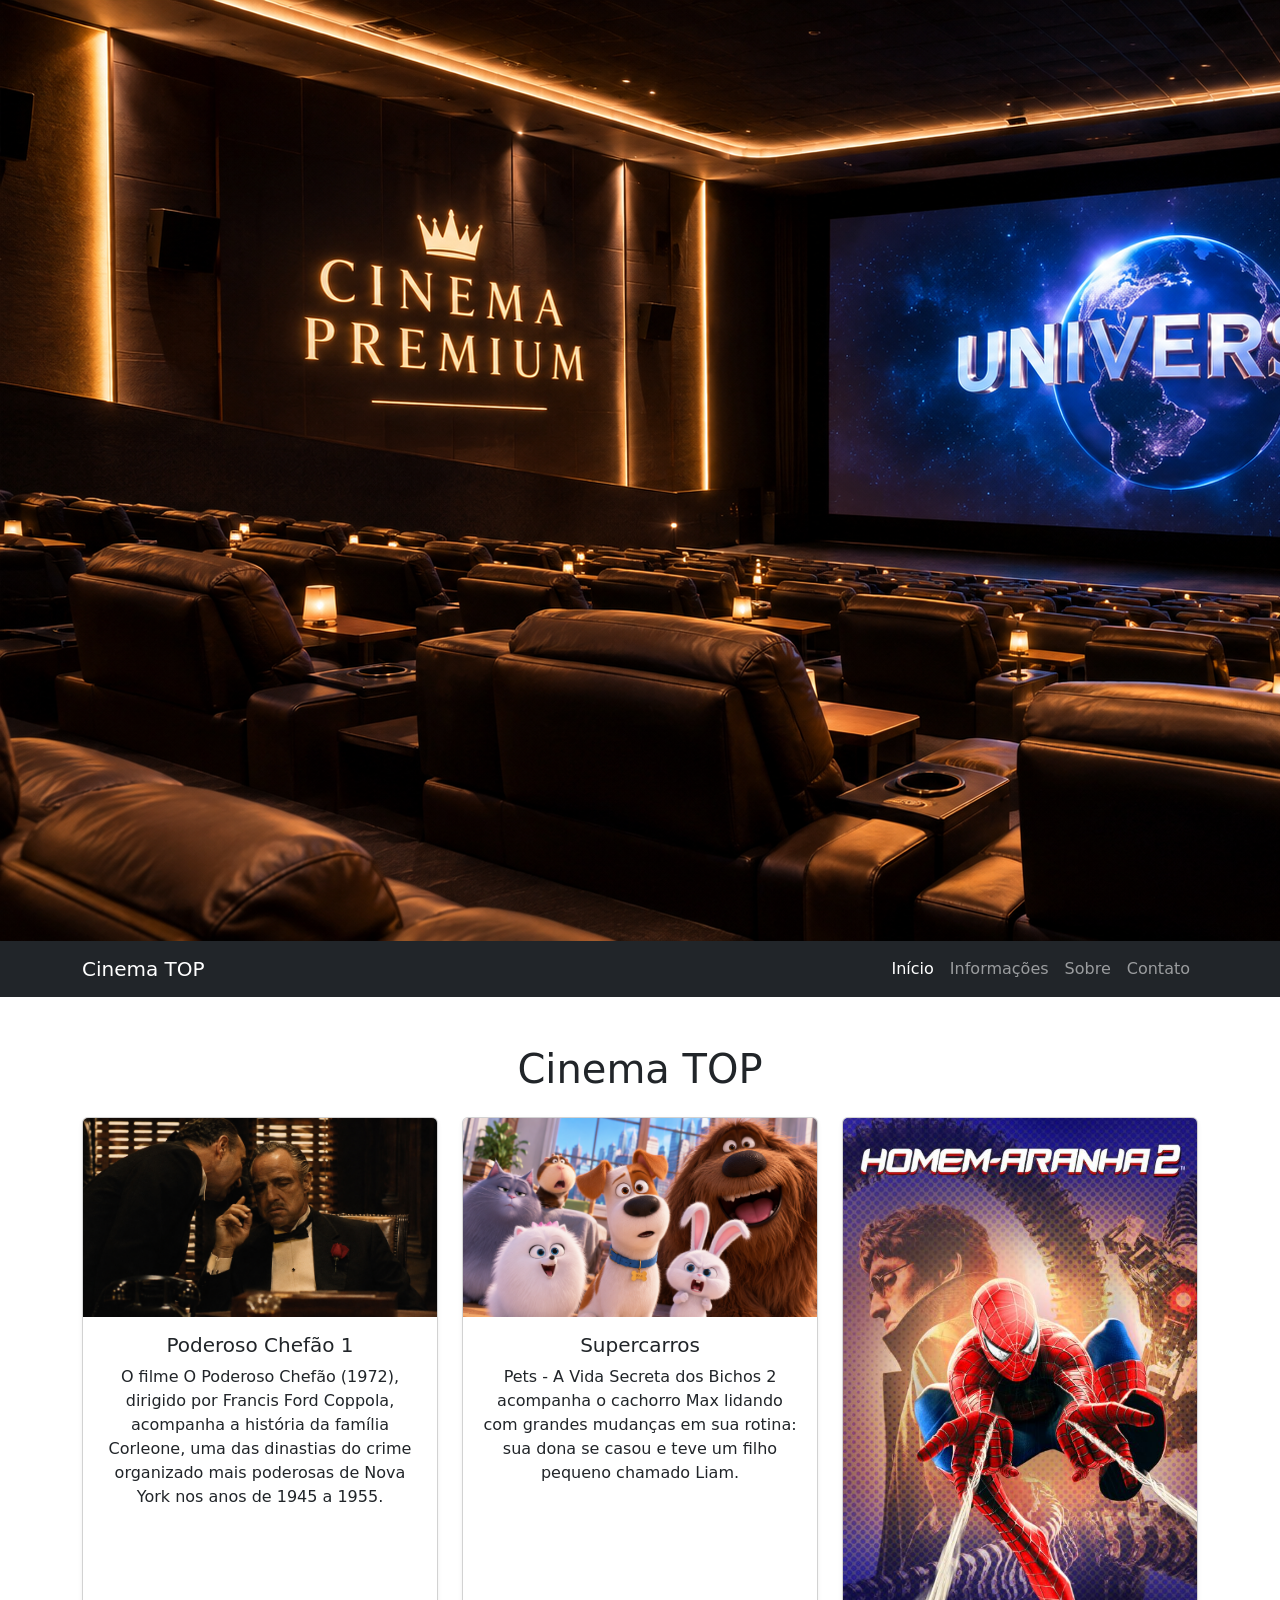
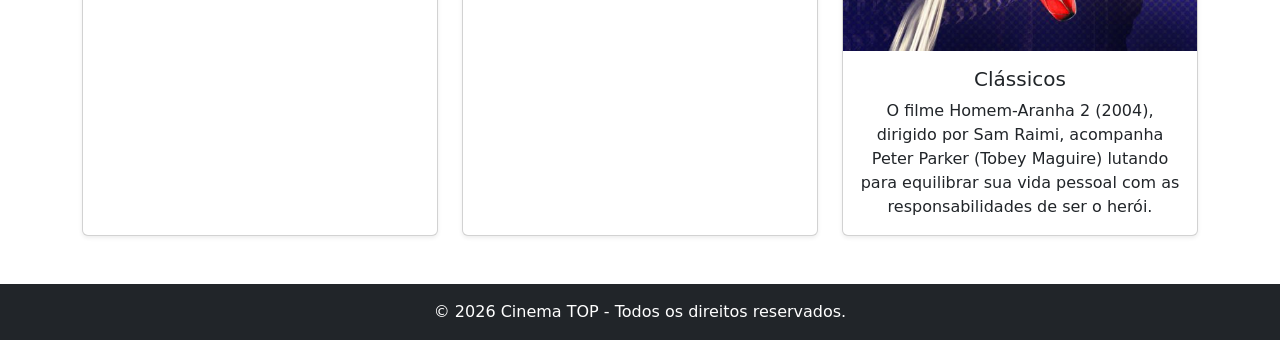
==== index.html @ 394b38f7 "agora vai" ====
<!doctype html>
<html lang="pt-br">
  <head>
    <meta charset="utf-8">
    <meta name="viewport" content="width=device-width, initial-scale=1">
    <title>Cinema TOP - Início</title>
    
    <link href="https://cdn.jsdelivr.net/npm/bootstrap@5.3.3/dist/css/bootstrap.min.css" rel="stylesheet">
    <link href="https://fonts.googleapis.com/css2?family=Orbitron:wght@700;900&display=swap" rel="stylesheet">
    <link rel="stylesheet" href="css/style.css">
  </head>
  <body>

    <header class="banner-topo">
      <img src="IMG/image.png" alt="Banner Cinema TOP" class="img-banner">
    </header>

    <nav class="navbar navbar-expand-lg bg-dark navbar-dark">
      <div class="container">
        <a class="navbar-brand" href="index.html">Cinema TOP</a>
        <button class="navbar-toggler" type="button" data-bs-toggle="collapse" data-bs-target="#navbarNav" aria-controls="navbarNav" aria-expanded="false" aria-label="Toggle navigation">
          <span class="navbar-toggler-icon"></span>
        </button>
        <div class="collapse navbar-collapse" id="navbarNav">
          <ul class="navbar-nav ms-auto">
            <li class="nav-item">
              <a class="nav-link active" aria-current="page" href="index.html">Início</a>
            </li>
            <li class="nav-item">
              <a class="nav-link" href="informacoes.html">Informações</a>
            </li>
            <li class="nav-item">
              <a class="nav-link" href="sobre.html">Sobre</a>
            </li>
            <li class="nav-item">
              <a class="nav-link" href="contato.html">Contato</a>
            </li>
          </ul>
        </div>
      </div>
    </nav>

    <main class="container my-5 text-center">
      <h1 class="mb-4">Cinema TOP</h1>
      
      <div class="row g-4">
        <div class="col-12 col-md-4">
          <div class="card h-100 shadow-sm">
            <img src="IMG/image2.png" class="card-img-top" alt="Carro de Fórmula 1 da Ferrari">
            <div class="card-body">
              <h3 class="card-title h5">Poderoso Chefão 1</h3>
              <p class="card-text">O filme O Poderoso Chefão (1972), dirigido por Francis Ford Coppola, acompanha a história da família Corleone, uma das dinastias do crime organizado mais poderosas de Nova York nos anos de 1945 a 1955.</p>
            </div>
          </div>
        </div>
        <div class="col-12 col-md-4">
          <div class="card h-100 shadow-sm">
            <img src="IMG/image3.png" class="card-img-top" alt="Motor V12 da Ferrari">
            <div class="card-body">
              <h3 class="card-title h5">Supercarros</h3>
              <p class="card-text">Pets - A Vida Secreta dos Bichos 2 acompanha o cachorro Max lidando com grandes mudanças em sua rotina: sua dona se casou e teve um filho pequeno chamado Liam.</p>
            </div>
          </div>
        </div>
        <div class="col-12 col-md-4">
          <div class="card h-100 shadow-sm">
            <img src="IMG/image4.png" class="card-img-top" alt="Ferrari modelo clássico">
            <div class="card-body">
              <h3 class="card-title h5">Clássicos</h3>
              <p class="card-text">O filme Homem-Aranha 2 (2004), dirigido por Sam Raimi, acompanha Peter Parker (Tobey Maguire) lutando para equilibrar sua vida pessoal com as responsabilidades de ser o herói. </p>
            </div>
          </div>
        </div>
      </div>
    </main>

    <footer class="bg-dark text-white text-center py-3 mt-5">
      <p class="mb-0">&copy; 2026 Cinema TOP - Todos os direitos reservados.</p>
    </footer>

    <script src="https://cdn.jsdelivr.net/npm/bootstrap@5.3.3/dist/js/bootstrap.bundle.min.js"></script>
  </body>
</html>
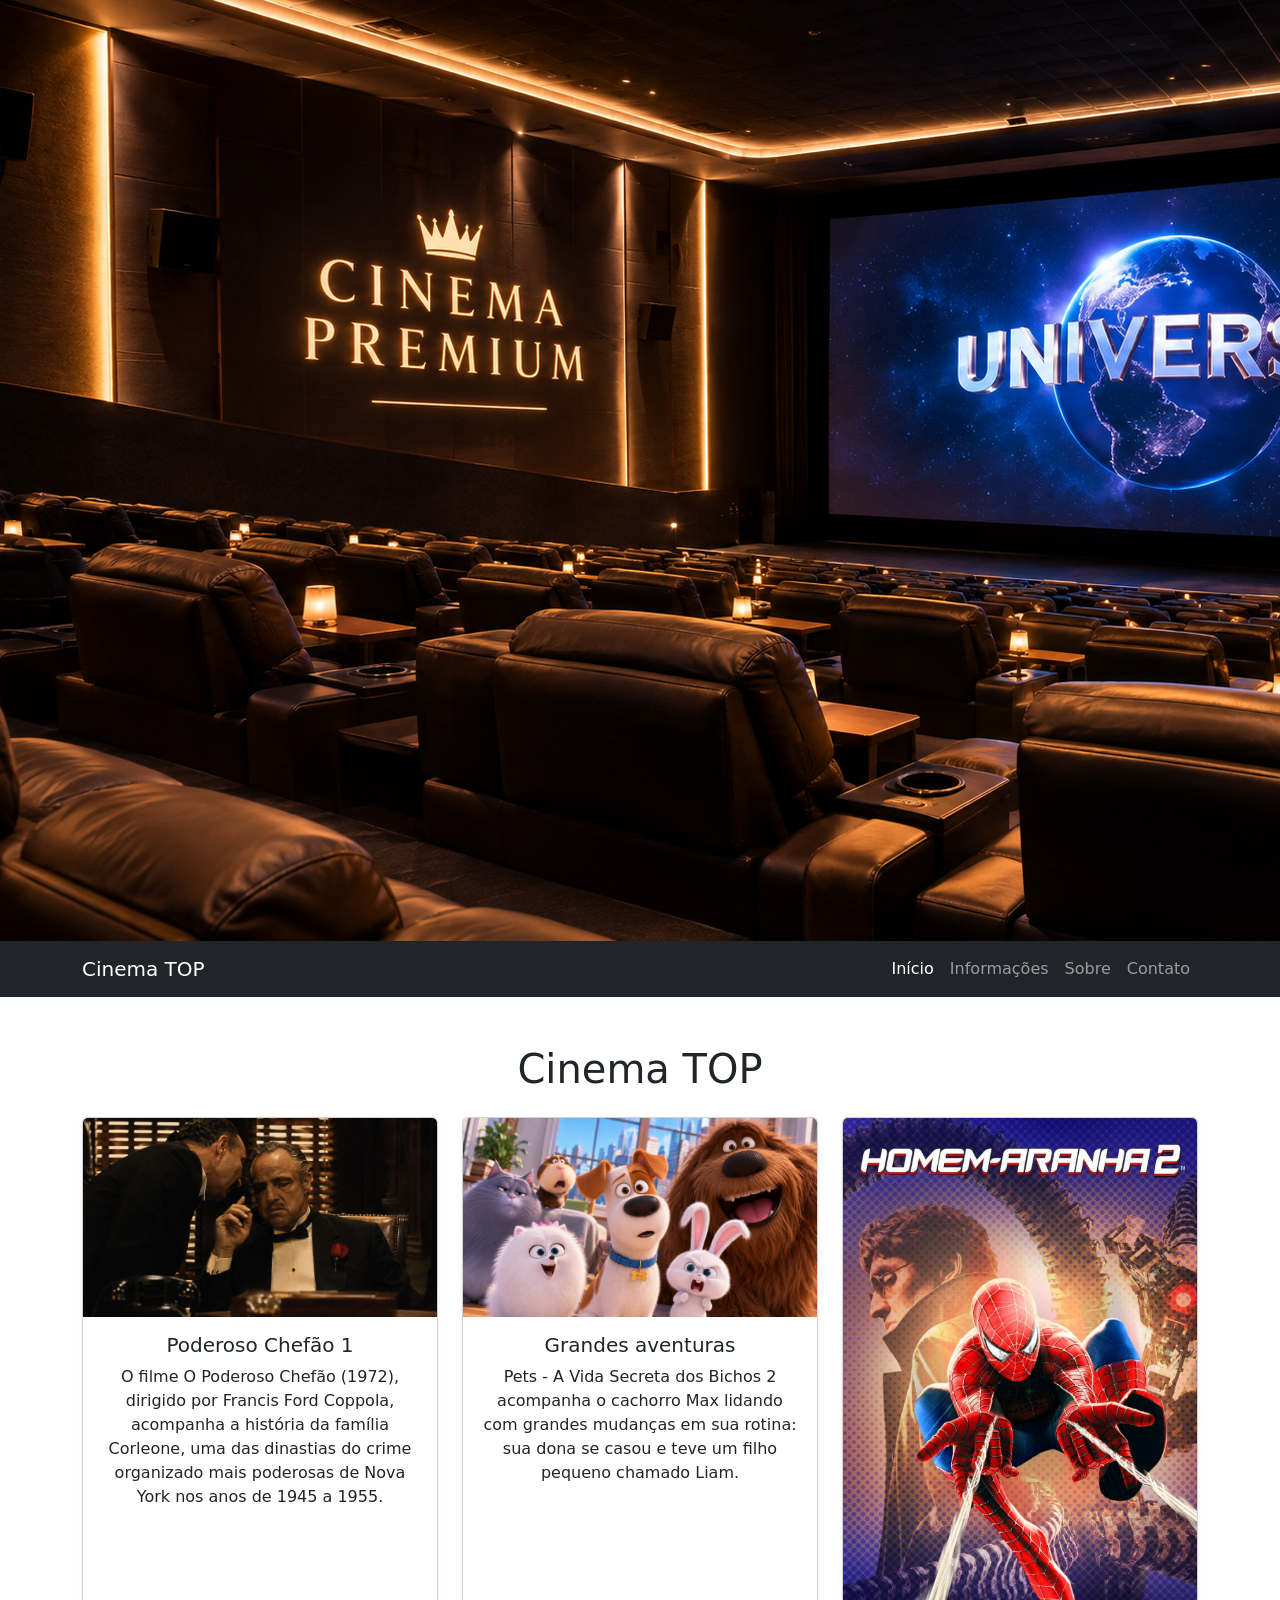
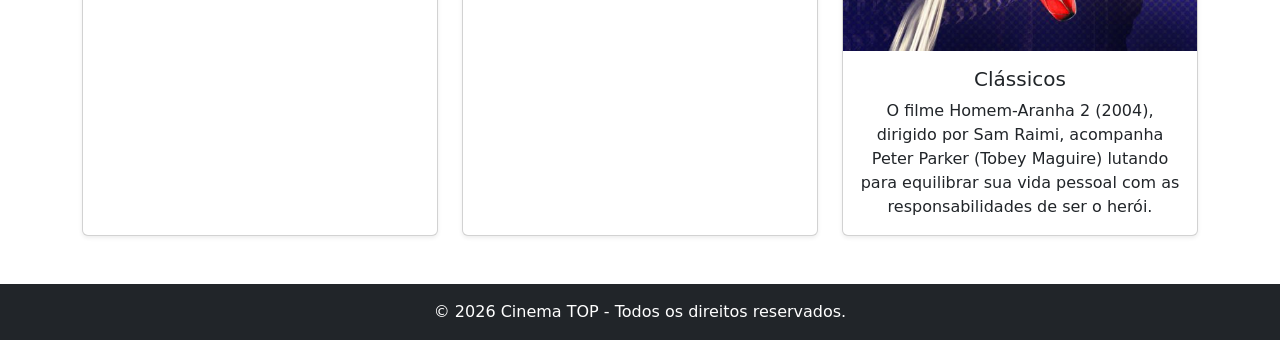
==== commit bea48fcc: "80% pronto" ====
--- a/index.html
+++ b/index.html
@@ -1,30 +1,45 @@
 <!doctype html>
 <html lang="pt-br">
   <head>
-    <meta charset="utf-8">
-    <meta name="viewport" content="width=device-width, initial-scale=1">
+    <meta charset="utf-8" />
+    <meta name="viewport" content="width=device-width, initial-scale=1" />
     <title>Cinema TOP - Início</title>
-    
-    <link href="https://cdn.jsdelivr.net/npm/bootstrap@5.3.3/dist/css/bootstrap.min.css" rel="stylesheet">
-    <link href="https://fonts.googleapis.com/css2?family=Orbitron:wght@700;900&display=swap" rel="stylesheet">
-    <link rel="stylesheet" href="css/style.css">
+
+    <link
+      href="https://cdn.jsdelivr.net/npm/bootstrap@5.3.3/dist/css/bootstrap.min.css"
+      rel="stylesheet"
+    />
+    <link
+      href="https://fonts.googleapis.com/css2?family=Orbitron:wght@700;900&display=swap"
+      rel="stylesheet"
+    />
+    <link rel="stylesheet" href="css/style.css" />
   </head>
   <body>
-
     <header class="banner-topo">
-      <img src="IMG/image.png" alt="Banner Cinema TOP" class="img-banner">
+      <img src="IMG/image.png" alt="Banner Cinema TOP" class="img-banner" />
     </header>
 
     <nav class="navbar navbar-expand-lg bg-dark navbar-dark">
       <div class="container">
         <a class="navbar-brand" href="index.html">Cinema TOP</a>
-        <button class="navbar-toggler" type="button" data-bs-toggle="collapse" data-bs-target="#navbarNav" aria-controls="navbarNav" aria-expanded="false" aria-label="Toggle navigation">
+        <button
+          class="navbar-toggler"
+          type="button"
+          data-bs-toggle="collapse"
+          data-bs-target="#navbarNav"
+          aria-controls="navbarNav"
+          aria-expanded="false"
+          aria-label="Toggle navigation"
+        >
           <span class="navbar-toggler-icon"></span>
         </button>
         <div class="collapse navbar-collapse" id="navbarNav">
           <ul class="navbar-nav ms-auto">
             <li class="nav-item">
-              <a class="nav-link active" aria-current="page" href="index.html">Início</a>
+              <a class="nav-link active" aria-current="page" href="index.html"
+                >Início</a
+              >
             </li>
             <li class="nav-item">
               <a class="nav-link" href="informacoes.html">Informações</a>
@@ -42,32 +57,57 @@
 
     <main class="container my-5 text-center">
       <h1 class="mb-4">Cinema TOP</h1>
-      
+
       <div class="row g-4">
         <div class="col-12 col-md-4">
           <div class="card h-100 shadow-sm">
-            <img src="IMG/image2.png" class="card-img-top" alt="Carro de Fórmula 1 da Ferrari">
+            <img
+              src="IMG/image2.png"
+              class="card-img-top"
+              alt="Carro de Fórmula 1 da Ferrari"
+            />
             <div class="card-body">
               <h3 class="card-title h5">Poderoso Chefão 1</h3>
-              <p class="card-text">O filme O Poderoso Chefão (1972), dirigido por Francis Ford Coppola, acompanha a história da família Corleone, uma das dinastias do crime organizado mais poderosas de Nova York nos anos de 1945 a 1955.</p>
+              <p class="card-text">
+                O filme O Poderoso Chefão (1972), dirigido por Francis Ford
+                Coppola, acompanha a história da família Corleone, uma das
+                dinastias do crime organizado mais poderosas de Nova York nos
+                anos de 1945 a 1955.
+              </p>
             </div>
           </div>
         </div>
         <div class="col-12 col-md-4">
           <div class="card h-100 shadow-sm">
-            <img src="IMG/image3.png" class="card-img-top" alt="Motor V12 da Ferrari">
+            <img
+              src="IMG/image3.png"
+              class="card-img-top"
+              alt="Motor V12 da Ferrari"
+            />
             <div class="card-body">
-              <h3 class="card-title h5">Supercarros</h3>
-              <p class="card-text">Pets - A Vida Secreta dos Bichos 2 acompanha o cachorro Max lidando com grandes mudanças em sua rotina: sua dona se casou e teve um filho pequeno chamado Liam.</p>
+              <h3 class="card-title h5">Grandes aventuras</h3>
+              <p class="card-text">
+                Pets - A Vida Secreta dos Bichos 2 acompanha o cachorro Max
+                lidando com grandes mudanças em sua rotina: sua dona se casou e
+                teve um filho pequeno chamado Liam.
+              </p>
             </div>
           </div>
         </div>
         <div class="col-12 col-md-4">
           <div class="card h-100 shadow-sm">
-            <img src="IMG/image4.png" class="card-img-top" alt="Ferrari modelo clássico">
+            <img
+              src="IMG/image4.png"
+              class="card-img-top"
+              alt="Ferrari modelo clássico"
+            />
             <div class="card-body">
               <h3 class="card-title h5">Clássicos</h3>
-              <p class="card-text">O filme Homem-Aranha 2 (2004), dirigido por Sam Raimi, acompanha Peter Parker (Tobey Maguire) lutando para equilibrar sua vida pessoal com as responsabilidades de ser o herói. </p>
+              <p class="card-text">
+                O filme Homem-Aranha 2 (2004), dirigido por Sam Raimi, acompanha
+                Peter Parker (Tobey Maguire) lutando para equilibrar sua vida
+                pessoal com as responsabilidades de ser o herói.
+              </p>
             </div>
           </div>
         </div>
@@ -80,4 +120,4 @@
 
     <script src="https://cdn.jsdelivr.net/npm/bootstrap@5.3.3/dist/js/bootstrap.bundle.min.js"></script>
   </body>
-</html>+</html>
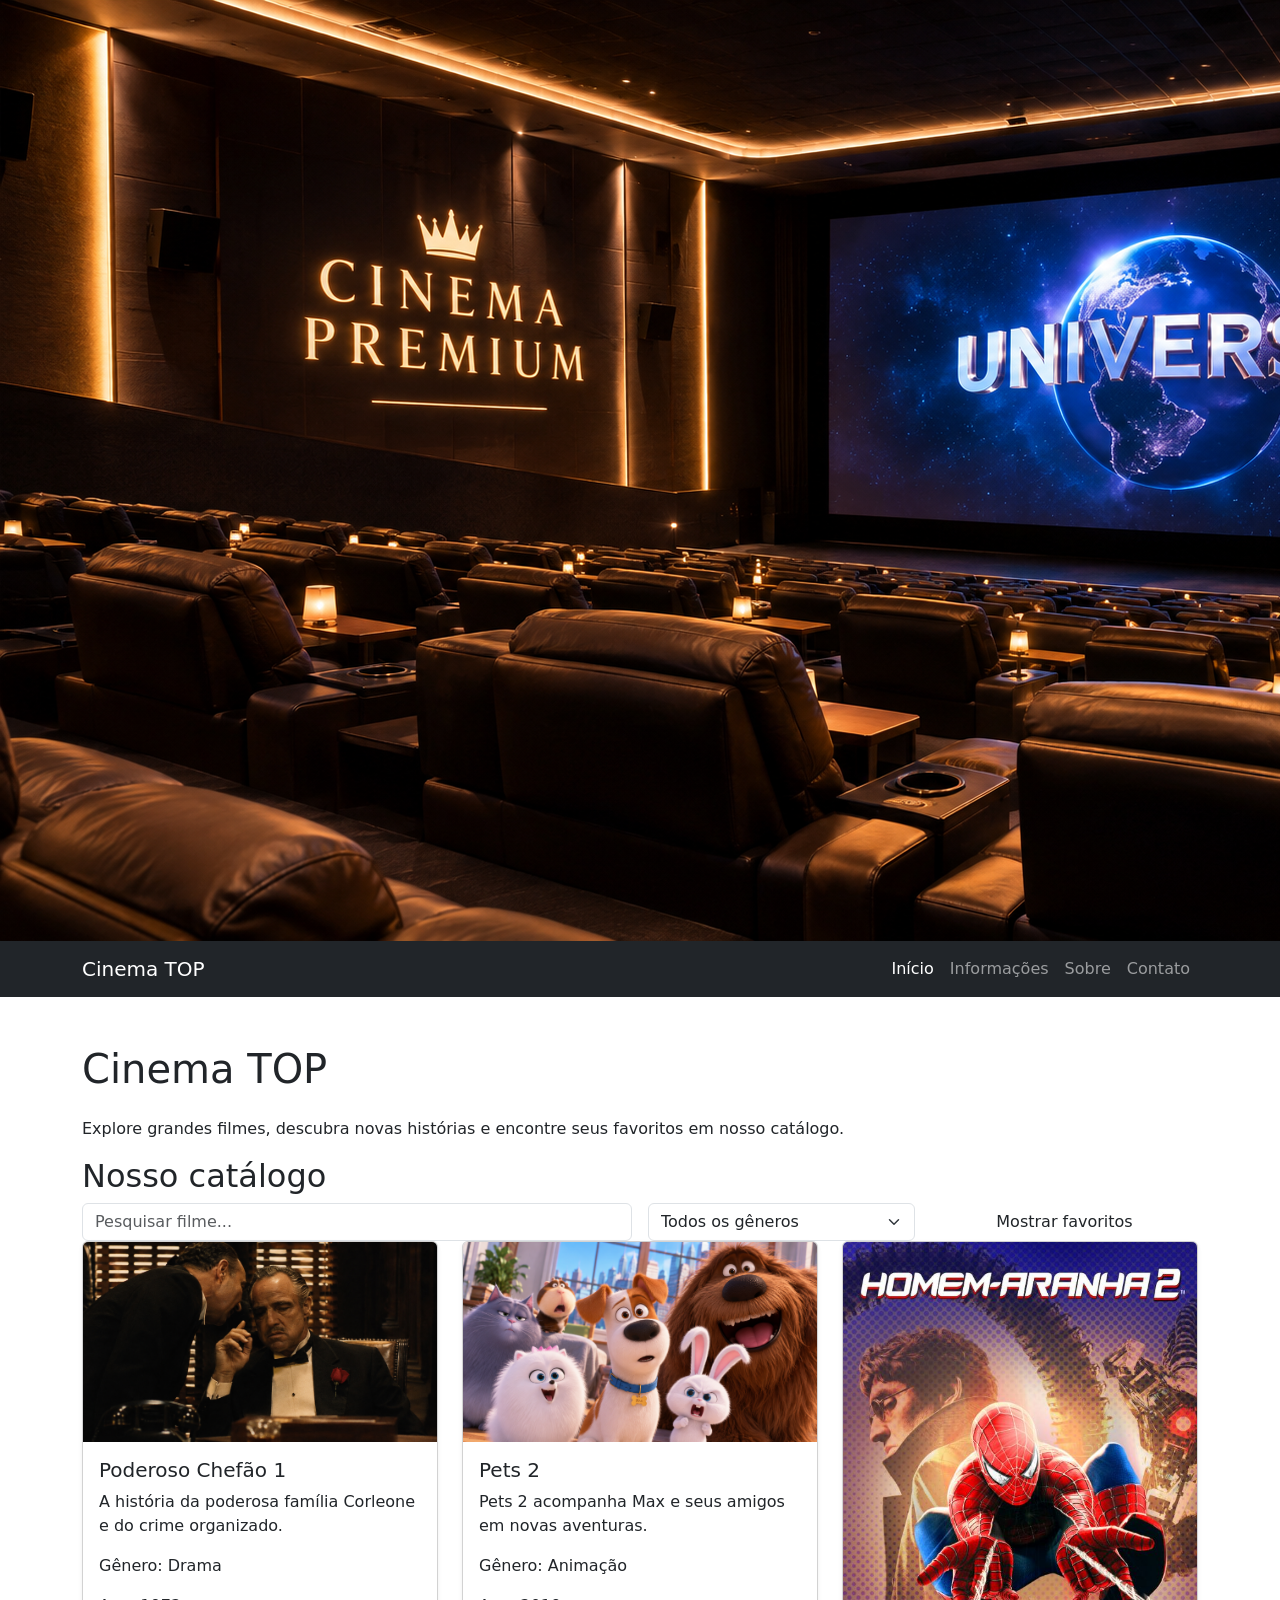
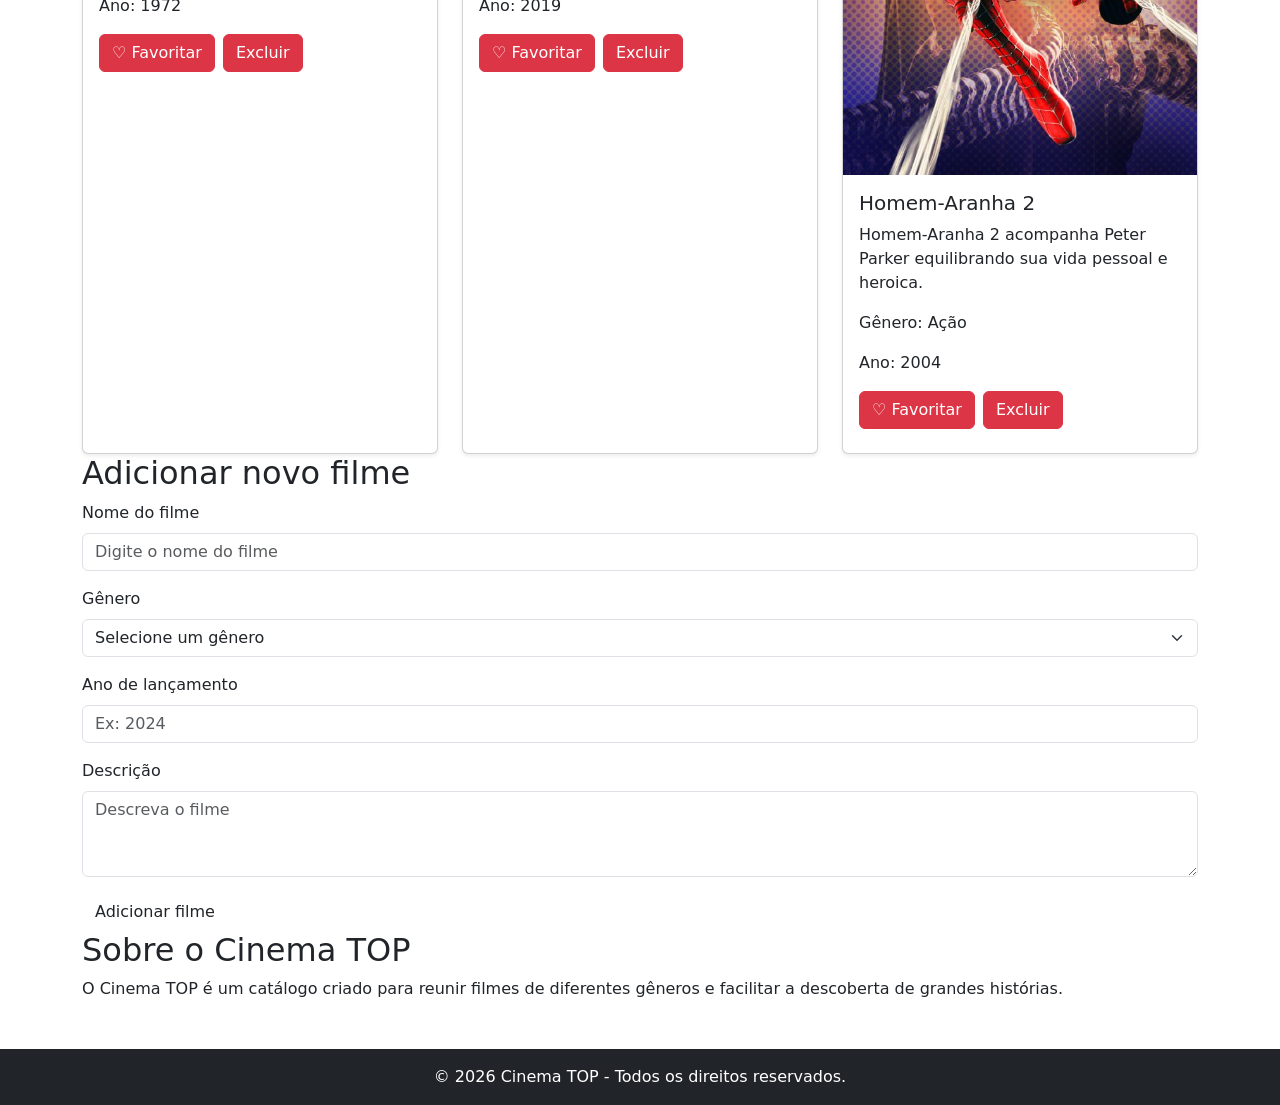
==== commit e2aeabec: "98% pronto" ====
--- a/index.html
+++ b/index.html
@@ -1,3 +1,4 @@
+
 <!doctype html>
 <html lang="pt-br">
   <head>
@@ -55,63 +56,114 @@
       </div>
     </nav>
 
-    <main class="container my-5 text-center">
-      <h1 class="mb-4">Cinema TOP</h1>
+    <main class="container my-5">
 
-      <div class="row g-4">
-        <div class="col-12 col-md-4">
-          <div class="card h-100 shadow-sm">
-            <img
-              src="IMG/image2.png"
-              class="card-img-top"
-              alt="Carro de Fórmula 1 da Ferrari"
+      <section class="secao-inicio">
+        <h1 class="mb-4">Cinema TOP</h1>
+        <p>
+          Explore grandes filmes, descubra novas histórias e encontre
+          seus favoritos em nosso catálogo.
+        </p>
+      </section>
+
+      <section class="catalogo">
+        <h2 class="titulo-secao">Nosso catálogo</h2>
+
+        <div class="row g-3 controles-catalogo">
+          <div class="col-md-6">
+            <input
+              type="text"
+              id="pesquisa"
+              class="form-control"
+              placeholder="Pesquisar filme..."
             />
-            <div class="card-body">
-              <h3 class="card-title h5">Poderoso Chefão 1</h3>
-              <p class="card-text">
-                O filme O Poderoso Chefão (1972), dirigido por Francis Ford
-                Coppola, acompanha a história da família Corleone, uma das
-                dinastias do crime organizado mais poderosas de Nova York nos
-                anos de 1945 a 1955.
-              </p>
-            </div>
+          </div>
+
+          <div class="col-md-3">
+            <select id="filtroGenero" class="form-select">
+              <option value="">Todos os gêneros</option>
+              <option value="Drama">Drama</option>
+              <option value="Animação">Animação</option>
+              <option value="Ação">Ação</option>
+            </select>
+          </div>
+
+          <div class="col-md-3">
+            <button
+              id="botaoFavoritos"
+              class="btn btn-destaque w-100"
+              type="button"
+            >
+              Mostrar favoritos
+            </button>
           </div>
         </div>
-        <div class="col-12 col-md-4">
-          <div class="card h-100 shadow-sm">
-            <img
-              src="IMG/image3.png"
-              class="card-img-top"
-              alt="Motor V12 da Ferrari"
+
+        <div id="mensagem"></div>
+
+        <div id="listaFilmes" class="row g-4"></div>
+      </section>
+
+      <section class="secao-formulario">
+        <h2 class="titulo-secao">Adicionar novo filme</h2>
+
+        <form id="formFilme">
+          <div class="mb-3">
+            <label for="titulo" class="form-label">Nome do filme</label>
+            <input
+              type="text"
+              id="titulo"
+              class="form-control"
+              placeholder="Digite o nome do filme"
             />
-            <div class="card-body">
-              <h3 class="card-title h5">Grandes aventuras</h3>
-              <p class="card-text">
-                Pets - A Vida Secreta dos Bichos 2 acompanha o cachorro Max
-                lidando com grandes mudanças em sua rotina: sua dona se casou e
-                teve um filho pequeno chamado Liam.
-              </p>
-            </div>
           </div>
-        </div>
-        <div class="col-12 col-md-4">
-          <div class="card h-100 shadow-sm">
-            <img
-              src="IMG/image4.png"
-              class="card-img-top"
-              alt="Ferrari modelo clássico"
+
+          <div class="mb-3">
+            <label for="genero" class="form-label">Gênero</label>
+            <select id="genero" class="form-select">
+              <option value="">Selecione um gênero</option>
+              <option value="Drama">Drama</option>
+              <option value="Animação">Animação</option>
+              <option value="Ação">Ação</option>
+              <option value="Comédia">Comédia</option>
+              <option value="Terror">Terror</option>
+            </select>
+          </div>
+
+          <div class="mb-3">
+            <label for="ano" class="form-label">Ano de lançamento</label>
+            <input
+              type="number"
+              id="ano"
+              class="form-control"
+              placeholder="Ex: 2024"
             />
-            <div class="card-body">
-              <h3 class="card-title h5">Clássicos</h3>
-              <p class="card-text">
-                O filme Homem-Aranha 2 (2004), dirigido por Sam Raimi, acompanha
-                Peter Parker (Tobey Maguire) lutando para equilibrar sua vida
-                pessoal com as responsabilidades de ser o herói.
-              </p>
-            </div>
           </div>
-        </div>
-      </div>
+
+          <div class="mb-3">
+            <label for="descricao" class="form-label">Descrição</label>
+            <textarea
+              id="descricao"
+              class="form-control"
+              rows="3"
+              placeholder="Descreva o filme"
+            ></textarea>
+          </div>
+
+          <button type="submit" class="btn btn-destaque">
+            Adicionar filme
+          </button>
+        </form>
+      </section>
+
+      <section class="secao-sobre">
+        <h2 class="titulo-secao">Sobre o Cinema TOP</h2>
+        <p>
+          O Cinema TOP é um catálogo criado para reunir filmes de
+          diferentes gêneros e facilitar a descoberta de grandes histórias.
+        </p>
+      </section>
+
     </main>
 
     <footer class="bg-dark text-white text-center py-3 mt-5">
@@ -119,5 +171,7 @@
     </footer>
 
     <script src="https://cdn.jsdelivr.net/npm/bootstrap@5.3.3/dist/js/bootstrap.bundle.min.js"></script>
+
+    <script src="script.js"></script>
   </body>
 </html>
